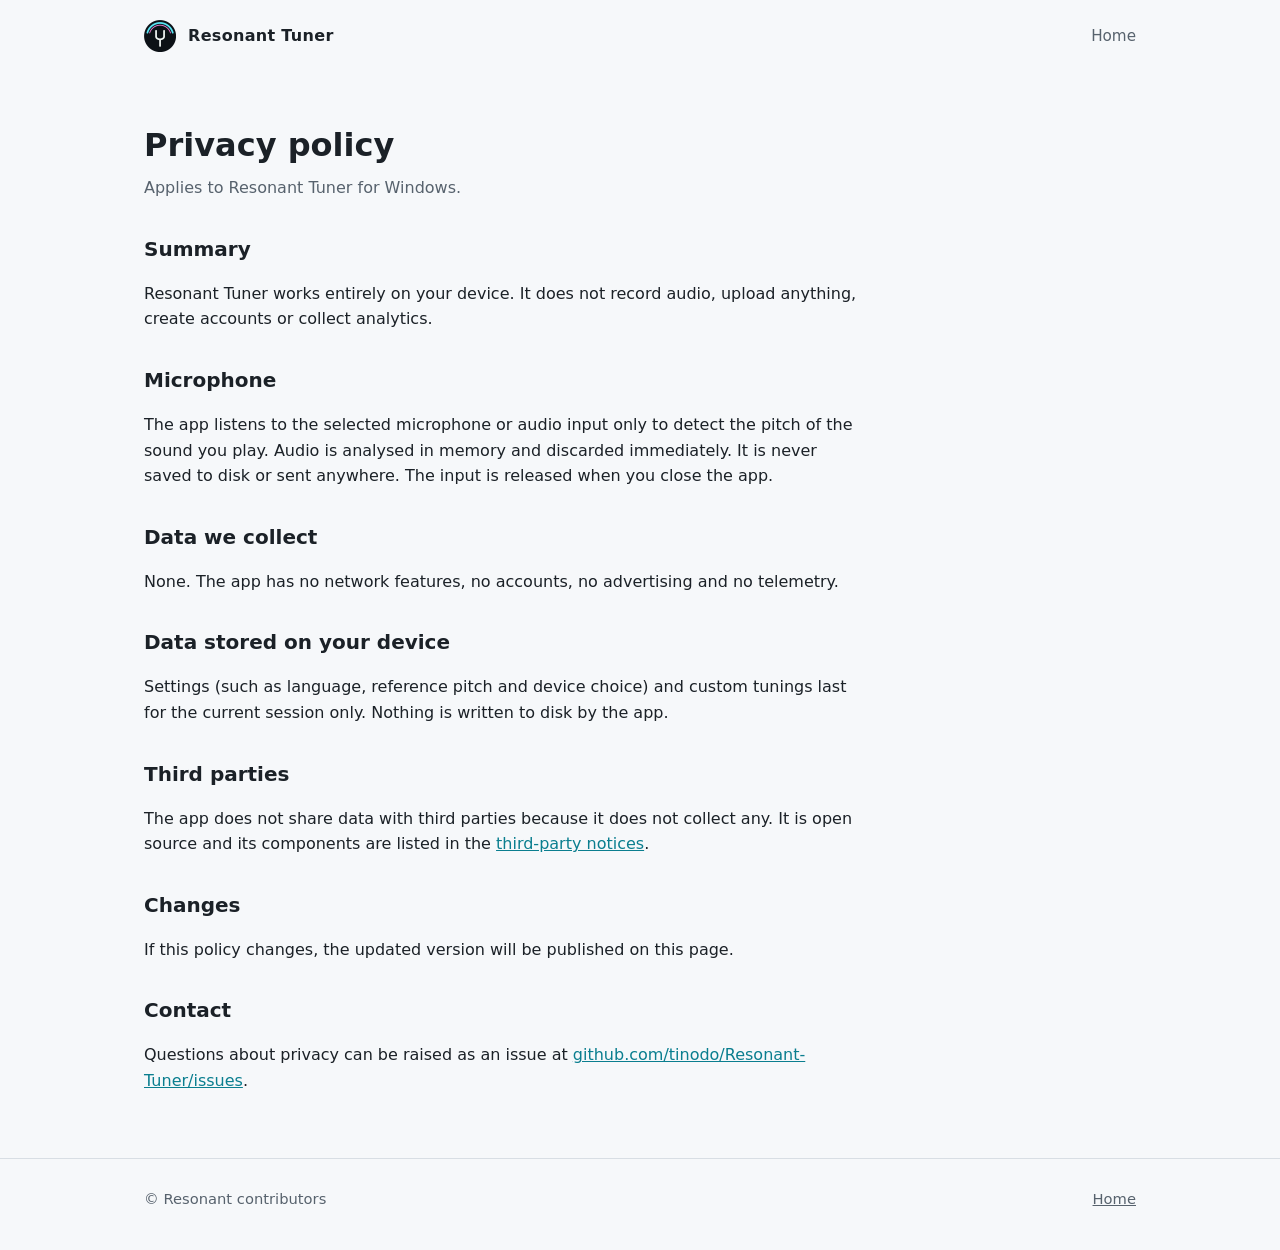
==== docs/privacy.html @ c879cf36 "Add GitHub Pages site and privacy policy" ====
<!doctype html>
<html lang="en">
<head>
  <meta charset="utf-8">
  <meta name="viewport" content="width=device-width, initial-scale=1">
  <title>Privacy policy - Resonant Tuner</title>
  <meta name="description" content="Resonant Tuner processes audio on your device only. No recording, no uploads, no accounts and no telemetry.">
  <link rel="icon" href="favicon.ico">
  <link rel="stylesheet" href="assets/site.css">
</head>
<body>
  <div class="wrap">
    <header class="site">
      <a class="brand" href="./"><img src="assets/icon.png" alt="" width="32" height="32"><span>Resonant Tuner</span></a>
      <nav aria-label="Primary"><a href="./">Home</a></nav>
    </header>

    <main class="prose">
      <h1>Privacy policy</h1>
      <p class="meta">Applies to Resonant Tuner for Windows.</p>

      <h2>Summary</h2>
      <p>Resonant Tuner works entirely on your device. It does not record audio, upload anything, create accounts or collect analytics.</p>

      <h2>Microphone</h2>
      <p>The app listens to the selected microphone or audio input only to detect the pitch of the sound you play. Audio is analysed in memory and discarded immediately. It is never saved to disk or sent anywhere. The input is released when you close the app.</p>

      <h2>Data we collect</h2>
      <p>None. The app has no network features, no accounts, no advertising and no telemetry.</p>

      <h2>Data stored on your device</h2>
      <p>Settings (such as language, reference pitch and device choice) and custom tunings last for the current session only. Nothing is written to disk by the app.</p>

      <h2>Third parties</h2>
      <p>The app does not share data with third parties because it does not collect any. It is open source and its components are listed in the <a href="https://github.com/tinodo/Resonant-Tuner/blob/main/THIRD-PARTY-NOTICES">third-party notices</a>.</p>

      <h2>Changes</h2>
      <p>If this policy changes, the updated version will be published on this page.</p>

      <h2>Contact</h2>
      <p>Questions about privacy can be raised as an issue at <a href="https://github.com/tinodo/Resonant-Tuner/issues">github.com/tinodo/Resonant-Tuner/issues</a>.</p>
    </main>
  </div>

  <footer>
    <div class="wrap">
      <span>&copy; Resonant contributors</span>
      <span><a href="./">Home</a></span>
    </div>
  </footer>
</body>
</html>
---- docs/assets/site.css ----
:root {
  --bg: #0f1317;
  --surface: #171c21;
  --border: #272f37;
  --text: #e8edf1;
  --muted: #9aa6b1;
  --accent: #5be3f5;
  --accent-ink: #04242a;
  --warm: #f0e07a;
  color-scheme: dark;
}

@media (prefers-color-scheme: light) {
  :root {
    --bg: #f6f8fa;
    --surface: #ffffff;
    --border: #d8dee4;
    --text: #1b2127;
    --muted: #57626d;
    --accent: #0a7e8f;
    --accent-ink: #ffffff;
    --warm: #8a6d00;
    color-scheme: light;
  }
}

* { box-sizing: border-box; }

html { scroll-behavior: smooth; }

@media (prefers-reduced-motion: reduce) {
  html { scroll-behavior: auto; }
}

body {
  margin: 0;
  background: var(--bg);
  color: var(--text);
  font: 16px/1.6 "Segoe UI Variable", "Segoe UI", system-ui, -apple-system, sans-serif;
}

a { color: var(--accent); }
a:focus-visible, .button:focus-visible {
  outline: 2px solid var(--accent);
  outline-offset: 3px;
}

.wrap { max-width: 1040px; margin: 0 auto; padding: 0 24px; }

header.site {
  display: flex;
  align-items: center;
  justify-content: space-between;
  padding: 20px 0;
}

.brand {
  display: flex;
  align-items: center;
  gap: 12px;
  color: var(--text);
  text-decoration: none;
  font-weight: 600;
  letter-spacing: 0.02em;
}
.brand img { width: 32px; height: 32px; }

nav a {
  color: var(--muted);
  text-decoration: none;
  margin-left: 20px;
  font-size: 0.95rem;
}
nav a:hover { color: var(--text); }

.hero { text-align: center; padding: 56px 0 40px; }
.hero h1 {
  font-size: clamp(2rem, 5vw, 3.2rem);
  line-height: 1.15;
  margin: 0 0 16px;
  font-weight: 650;
}
.hero p.lead {
  max-width: 640px;
  margin: 0 auto 28px;
  color: var(--muted);
  font-size: 1.15rem;
}

.actions { display: flex; flex-wrap: wrap; gap: 12px; justify-content: center; }
.button {
  display: inline-block;
  padding: 11px 22px;
  border-radius: 8px;
  border: 1px solid var(--border);
  color: var(--text);
  text-decoration: none;
  font-weight: 600;
}
.button.primary { background: var(--accent); color: var(--accent-ink); border-color: var(--accent); }
.button:hover { filter: brightness(1.08); }

.shot { margin: 8px auto 0; max-width: 880px; }
.shot img {
  width: 100%;
  height: auto;
  display: block;
  border-radius: 12px;
  border: 1px solid var(--border);
  box-shadow: 0 24px 60px rgba(0, 0, 0, 0.35);
}

section { padding: 56px 0 8px; }
section h2 { font-size: 1.7rem; margin: 0 0 8px; }
section > .wrap > p.sub { color: var(--muted); margin: 0 0 28px; max-width: 680px; }

.grid {
  display: grid;
  gap: 16px;
  grid-template-columns: repeat(auto-fit, minmax(280px, 1fr));
}
.card {
  background: var(--surface);
  border: 1px solid var(--border);
  border-radius: 12px;
  padding: 20px 22px;
}
.card h3 { margin: 0 0 6px; font-size: 1.05rem; }
.card p { margin: 0; color: var(--muted); font-size: 0.97rem; }

.panel {
  background: var(--surface);
  border: 1px solid var(--border);
  border-radius: 12px;
  padding: 24px 26px;
}
.panel ol, .panel ul { margin: 8px 0 0; padding-left: 22px; }
.panel li { margin: 6px 0; }
.note { color: var(--muted); font-size: 0.93rem; margin-top: 14px; }

code {
  font-family: "Cascadia Mono", Consolas, monospace;
  background: var(--bg);
  border: 1px solid var(--border);
  border-radius: 5px;
  padding: 1px 6px;
  font-size: 0.9em;
}

footer {
  margin-top: 64px;
  padding: 28px 0 40px;
  border-top: 1px solid var(--border);
  color: var(--muted);
  font-size: 0.92rem;
}
footer .wrap { display: flex; flex-wrap: wrap; gap: 12px 24px; justify-content: space-between; }
footer a { color: var(--muted); }

.prose { max-width: 720px; padding: 24px 0 0; }
.prose h1 { font-size: 2rem; margin: 24px 0 4px; }
.prose h2 { font-size: 1.25rem; margin: 32px 0 8px; }
.prose p, .prose li { color: var(--text); }
.prose .meta { color: var(--muted); margin: 0 0 24px; }
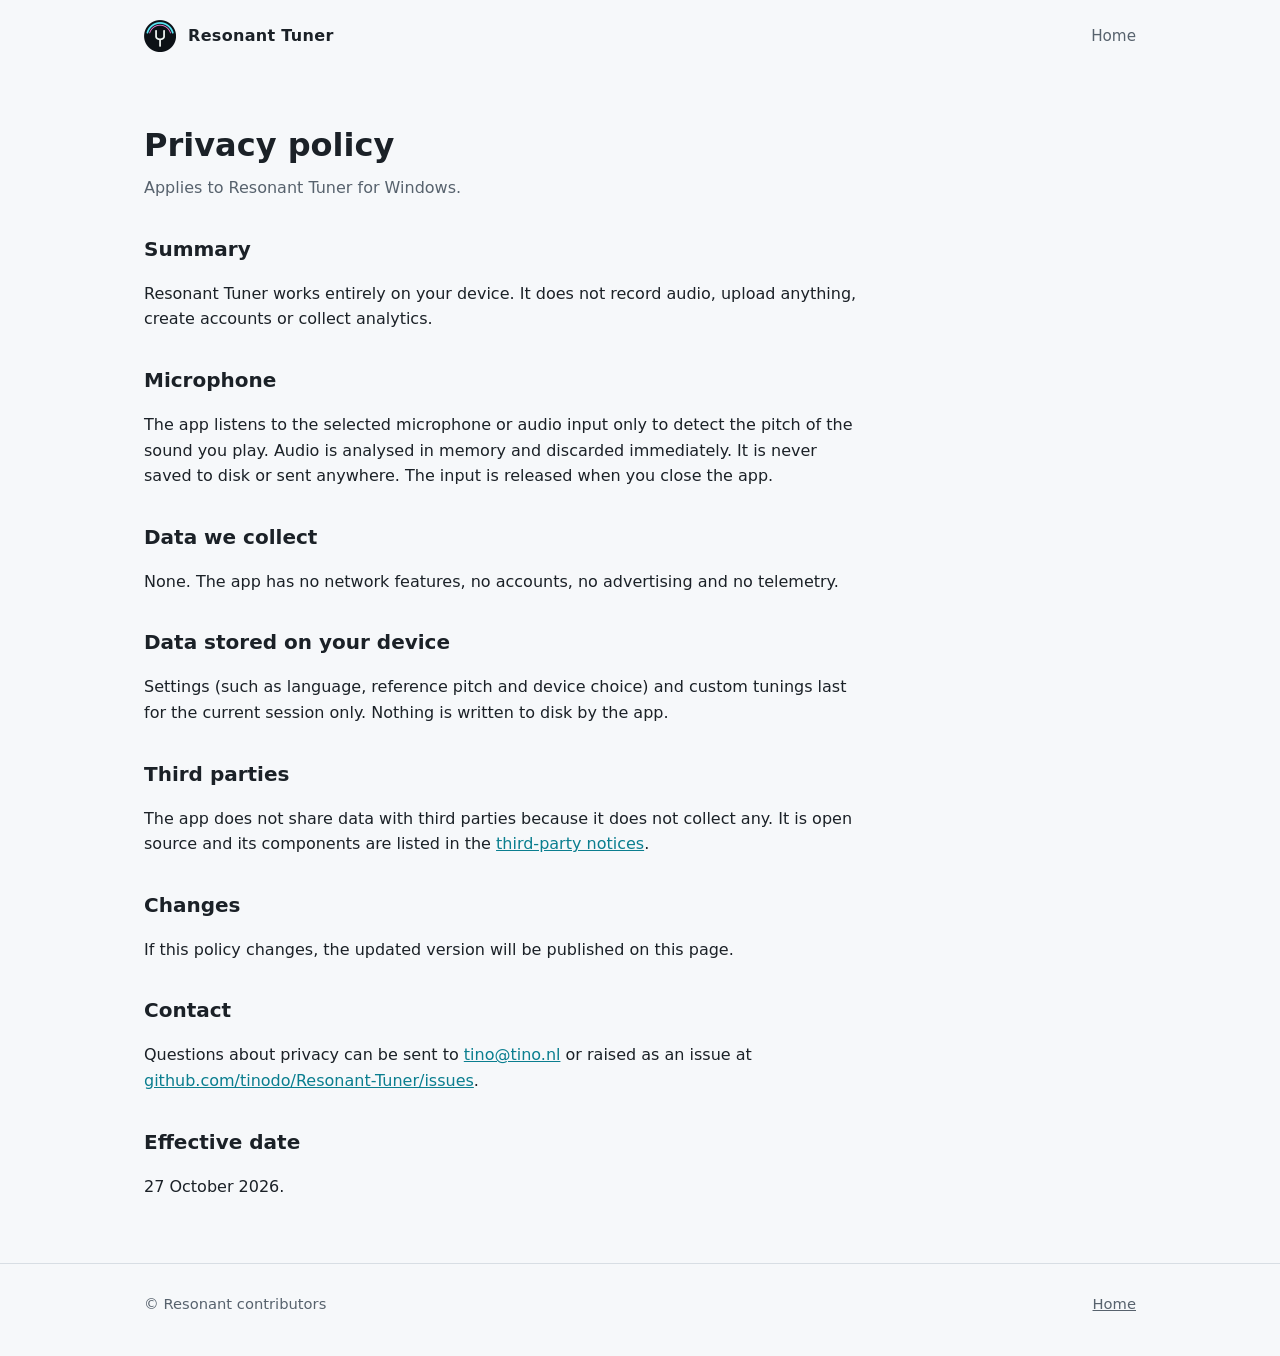
==== commit 85cb7740: "Add privacy contact and Store artwork" ====
--- a/docs/privacy.html
+++ b/docs/privacy.html
@@ -38,7 +38,10 @@
       <p>If this policy changes, the updated version will be published on this page.</p>
 
       <h2>Contact</h2>
-      <p>Questions about privacy can be raised as an issue at <a href="https://github.com/tinodo/Resonant-Tuner/issues">github.com/tinodo/Resonant-Tuner/issues</a>.</p>
+      <p>Questions about privacy can be sent to <a href="mailto:tino@tino.nl">tino@tino.nl</a> or raised as an issue at <a href="https://github.com/tinodo/Resonant-Tuner/issues">github.com/tinodo/Resonant-Tuner/issues</a>.</p>
+
+      <h2>Effective date</h2>
+      <p>27 October 2026.</p>
     </main>
   </div>
 
